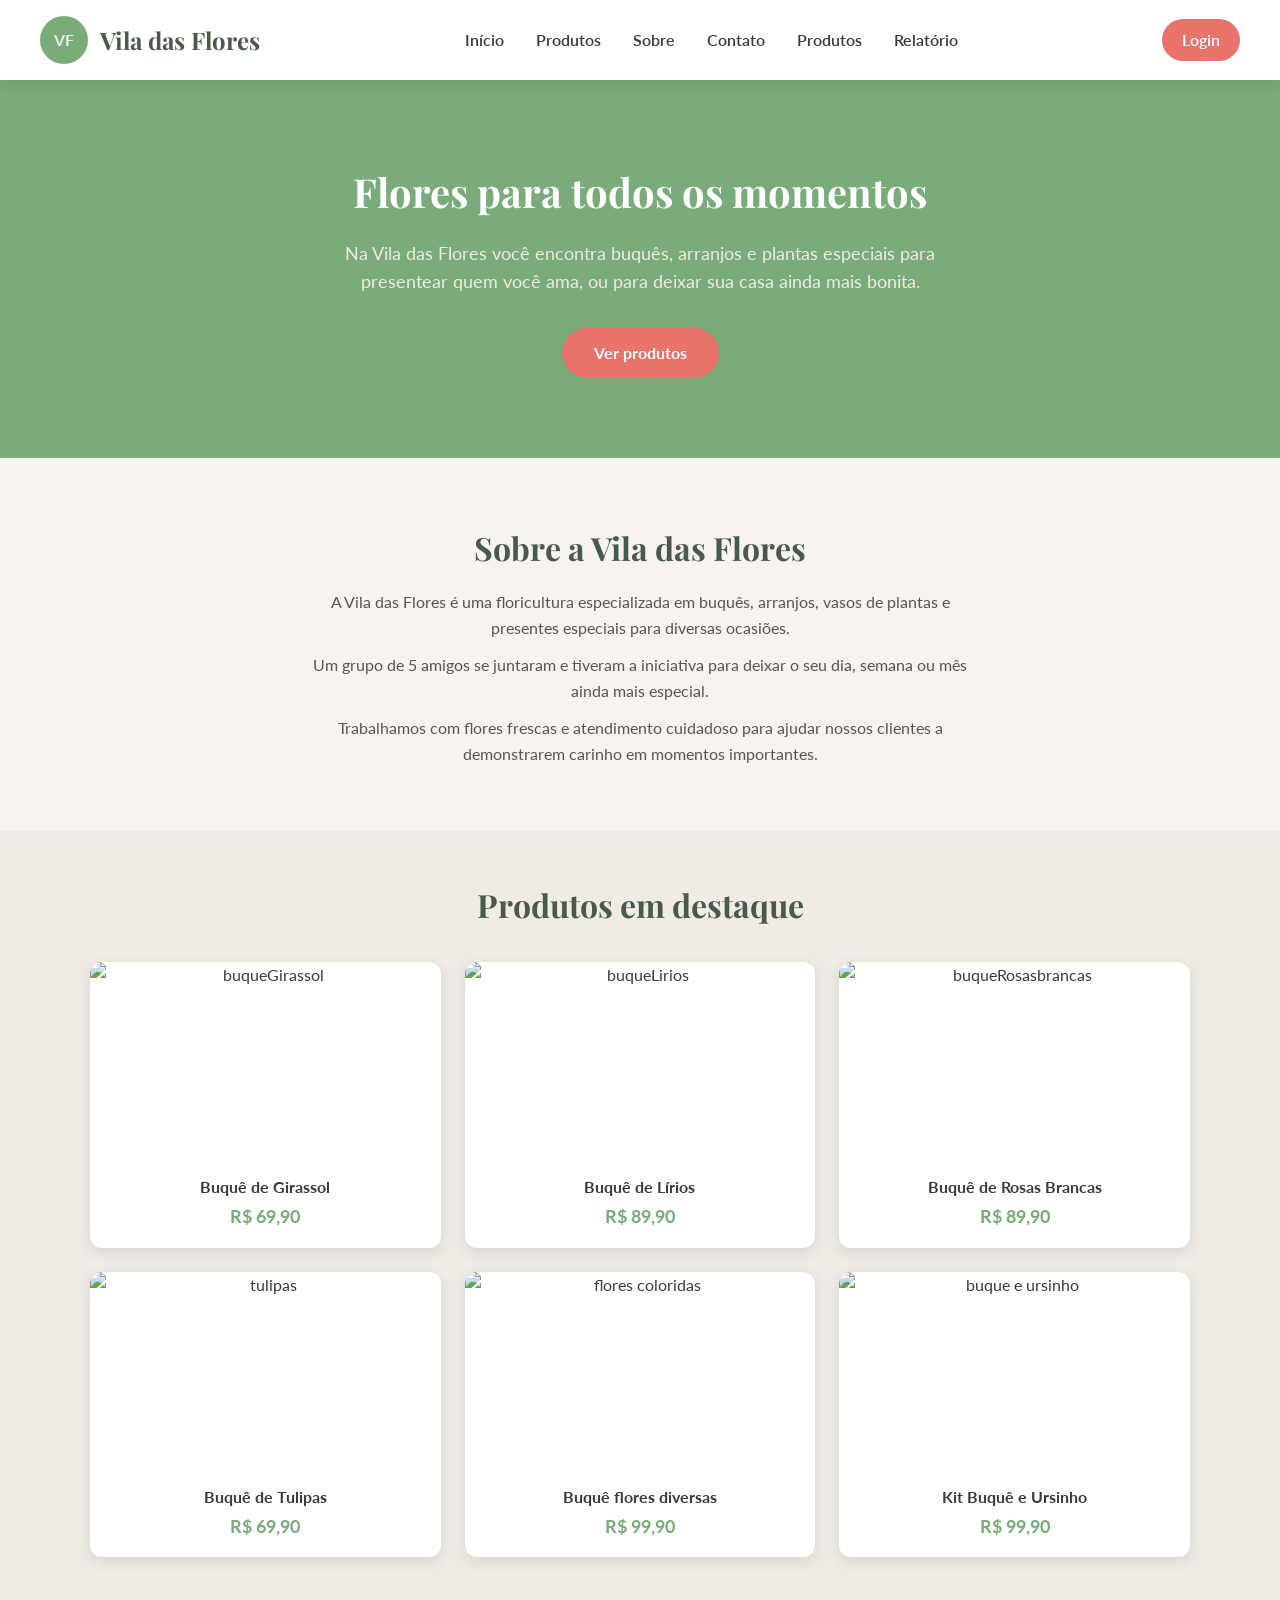
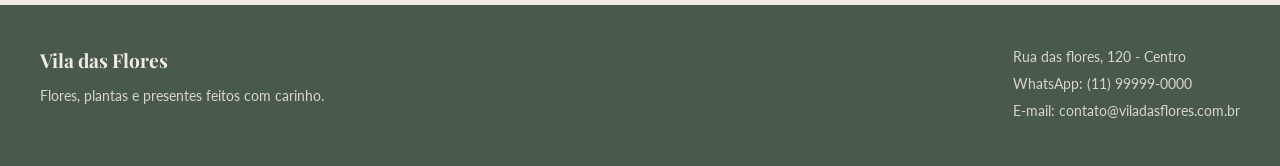
==== index.html @ da0dd5a9 "Edição das funcionalidades do carrinho Agora podemos :  Editar a quantidade de produtos que será com" ====
<!DOCTYPE html>
<html lang="en">
<head>
    <meta charset="UTF-8">
    <meta name="viewport" content="width=device-width, initial-scale=1.0">
    <title>Vila das Flores</title>
    <link rel="preconnect" href="https://fonts.googleapis.com">
    <link href="https://fonts.googleapis.com/css2?family=Playfair+Display:wght@400;700&family=Lato:wght@400;600;700&display=swap" rel="stylesheet">
    <link rel="stylesheet" href="style.css">
</head>
<body>
    
    <!--CABEÇALHO -->
<header>
    <div class = "logo">
        <div class = "logo-circulo">VF</div>
        <h1>Vila das Flores</h1>
    </div>

    <!--MENU PRINCIPAL -->
    <nav>
        <a href="index.html">Início</a>
        <a href="produtos.html">Produtos</a>
        <a href="sobre.html">Sobre</a>
        <a href="contato.html">Contato</a>
        <a href="produto_index.html">Produtos</a>
        <a href="relatorio.html">Relatório</a>
    </nav>
    <a class= "botao-login" href="login.html">Login</a>

</header>

<!--BANNER PRINCIPAL -->
<section class = "banner">
    <div class = "banner-texto">
        <h2>Flores para todos os momentos </h2>
        <p>Na Vila das Flores você encontra buquês, arranjos e plantas
      especiais para presentear quem você ama, ou para deixar sua casa ainda mais bonita.</p>
      <!--BOTAO PARA PAG DE PRODUTOS -->
     <a href="produtos.html">Ver produtos</a>  
    </div>
</section>


<!--INFORMAÇÕES DA LOJA -->
<section class = "sobre">
    <h2>Sobre a Vila das Flores</h2>

    <p>A Vila das Flores é uma floricultura especializada em buquês,
    arranjos, vasos de plantas e presentes especiais para diversas ocasiões.</p>
    <p>Um grupo de 5 amigos se juntaram e tiveram a iniciativa para deixar o seu dia, semana ou mês ainda mais especial.</p>
    <p>Trabalhamos com flores frescas e atendimento cuidadoso para ajudar
    nossos clientes a demonstrarem carinho em momentos importantes.</p>


</section>

<section class = "produtos">
    <h2>Produtos em destaque</h2>

    <div class = "lista-produtos">
        <div class = "produto">
            <img src="images/buqueGirassol.jpg.jpeg" alt="buqueGirassol">
            <h3>Buquê de Girassol</h3>
            <span>69,90</span>
        </div>

        <div class = "produto">
            <img src="images/buqueLirios.webp" alt="buqueLirios">
            <h3>Buquê de Lírios </h3>
            <span>89,90</span>
        </div>

        <div class = "produto">
            <img src="images/buqueRosasbrancas.webp" alt="buqueRosasbrancas">
            <h3>Buquê de Rosas Brancas</h3>
            <span>89,90</span>
        </div>

        <div class="produto">
            <img src="images/flor1.jpg.jpeg" alt="tulipas">
            <h3>Buquê de Tulipas</h3>
            <span>69,90</span>
        </div>

        <div class="produto">
            <img src="images/flor3.jpg.jpeg" alt="flores coloridas">
            <h3>Buquê flores diversas</h3>
            <span>99,90</span>
        </div>

        <div class="produto">
            <img src="images/flor4.jpg.jpeg" alt="buque e ursinho">
            <h3>Kit Buquê e Ursinho</h3>
            <span>99,90</span>
        </div>
    </div>
</section>

<footer>
    <div>
        <h3>Vila das Flores</h3>
        <p>Flores, plantas e presentes feitos com carinho.</p>
    </div>

    <div>
        <p>Rua das flores, 120 - Centro</p>
        <p>WhatsApp: (11) 99999-0000</p>
        <p>E-mail: contato@viladasflores.com.br</p>
    </div>
</footer>

</body>
</html>
---- style.css ----
/* ==============================
   VARIÁVEIS GLOBAIS
   ============================== */
:root {
    --cor-fundo: #f7f3ef;          /* fundo principal — off-white quente */
    --cor-primaria: #7aab7a;       /* verde da logo */
    --cor-acento: #e8736a;         /* rosa/salmão da logo */
    --cor-texto: #3a3a3a;          /* texto escuro */
    --cor-texto-claro: #f0ebe3;    /* texto sobre fundos escuros */
    --cor-escura: #4a5a4a;         /* verde bem escuro, para footer etc */

    --fonte-titulo: 'Playfair Display', serif;  /* elegante, combina com floricultura */
    --fonte-corpo: 'Lato', sans-serif;

    --sombra: 0 4px 16px rgba(0,0,0,0.10);
    --raio: 12px;
}

/* ==============================
   RESET BÁSICO
   ============================== */
*, *::before, *::after {
    margin: 0;
    padding: 0;
    box-sizing: border-box;
}

body {
    font-family: var(--fonte-corpo);
    background-color: var(--cor-fundo);
    color: var(--cor-texto);
    line-height: 1.6;
}

img {
    max-width: 100%;
    display: block;
}

a {
    text-decoration: none;
    color: inherit;
}
/* ==============================
   HEADER
   ============================== */
header {
    display: flex;
    align-items: center;
    justify-content: space-between;
    padding: 1rem 2.5rem;
    background-color: white;
    box-shadow: var(--sombra);
    position: sticky;    /* fica fixo no topo ao rolar a página */
    top: 0;
    z-index: 100;
}

.logo {
    display: flex;
    align-items: center;
    gap: 0.75rem;
}

.logo-circulo {
    width: 48px;
    height: 48px;
    background-color: var(--cor-primaria);
    color: var(--cor-texto-claro);
    border-radius: 50%;
    display: flex;
    align-items: center;
    justify-content: center;
    font-weight: 700;
    font-size: 1rem;
}

.logo h1 {
    font-family: var(--fonte-titulo);
    font-size: 1.5rem;
    color: var(--cor-escura);
}

nav {
    display: flex;
    gap: 2rem;
}

nav a {
    font-weight: 600;
    color: var(--cor-texto);
    transition: color 0.2s;
}

nav a:hover {
    color: var(--cor-primaria);
}

.botao-login {
    background-color: var(--cor-acento);
    color: white;
    padding: 0.5rem 1.25rem;
    border-radius: 999px;   /* bordas totalmente arredondadas — estilo "pill" */
    font-weight: 600;
    transition: opacity 0.2s;
}

.botao-login:hover {
    opacity: 0.85;
}
/* ==============================
   BANNER
   ============================== */
.banner {
    background-color: var(--cor-primaria);
    padding: 5rem 2.5rem;
    text-align: center;
}

.banner-texto h2 {
    font-family: var(--fonte-titulo);
    font-size: 2.5rem;
    color: white;
    margin-bottom: 1rem;
}

.banner-texto p {
    font-size: 1.1rem;
    color: var(--cor-texto-claro);
    max-width: 600px;
    margin: 0 auto 2rem;
}

.banner-texto a {
    background-color: var(--cor-acento);
    color: white;
    padding: 0.75rem 2rem;
    border-radius: 999px;
    font-weight: 700;
    font-size: 1rem;
    display: inline-block;
    transition: transform 0.2s, opacity 0.2s;
}

.banner-texto a:hover {
    transform: translateY(-2px);
    opacity: 0.9;
}
/* ==============================
   SOBRE
   ============================== */
.sobre {
    max-width: 750px;
    margin: 4rem auto;
    padding: 0 2rem;
    text-align: center;
}

.sobre h2 {
    font-family: var(--fonte-titulo);
    font-size: 2rem;
    color: var(--cor-escura);
    margin-bottom: 1rem;
}

.sobre p {
    margin-bottom: 0.75rem;
    color: #555;
}
/* ==============================
   PRODUTOS
   ============================== */
.produtos {
    padding: 3rem 2.5rem;
    background-color: #f0ebe3;
}

.produtos h2 {
    font-family: var(--fonte-titulo);
    font-size: 2rem;
    text-align: center;
    color: var(--cor-escura);
    margin-bottom: 2rem;
}

.lista-produtos {
    display: grid;
    grid-template-columns: repeat(3, 1fr);  /* 3 colunas iguais */
    gap: 1.5rem;
    max-width: 1100px;
    margin: 0 auto;
}

.produto {
    background-color: white;
    border-radius: var(--raio);
    overflow: hidden;
    box-shadow: var(--sombra);
    transition: transform 0.25s, box-shadow 0.25s;
    text-align: center;
}

.produto:hover {
    transform: translateY(-6px);
    box-shadow: 0 10px 30px rgba(0,0,0,0.13);
}

.produto img {
    width: 100%;
    height: 200px;
    object-fit: cover;   /* recorta a imagem sem distorcer */
}

.produto h3 {
    padding: 0.75rem 1rem 0.25rem;
    font-size: 1rem;
    color: var(--cor-texto);
}

.produto span {
    display: block;
    padding: 0 1rem 1rem;
    color: var(--cor-primaria);
    font-weight: 700;
    font-size: 1.1rem;
}

.produto span::before {
    content: "R$ ";   /* adiciona o símbolo sem mexer no HTML */
}
/* ==============================
   FOOTER
   ============================== */
footer {
    background-color: var(--cor-escura);
    color: var(--cor-texto-claro);
    display: flex;
    justify-content: space-between;
    padding: 2.5rem;
    gap: 2rem;
}

footer h3 {
    font-family: var(--fonte-titulo);
    margin-bottom: 0.5rem;
    font-size: 1.2rem;
}

footer p {
    font-size: 0.9rem;
    opacity: 0.85;
    margin-bottom: 0.25rem;
}
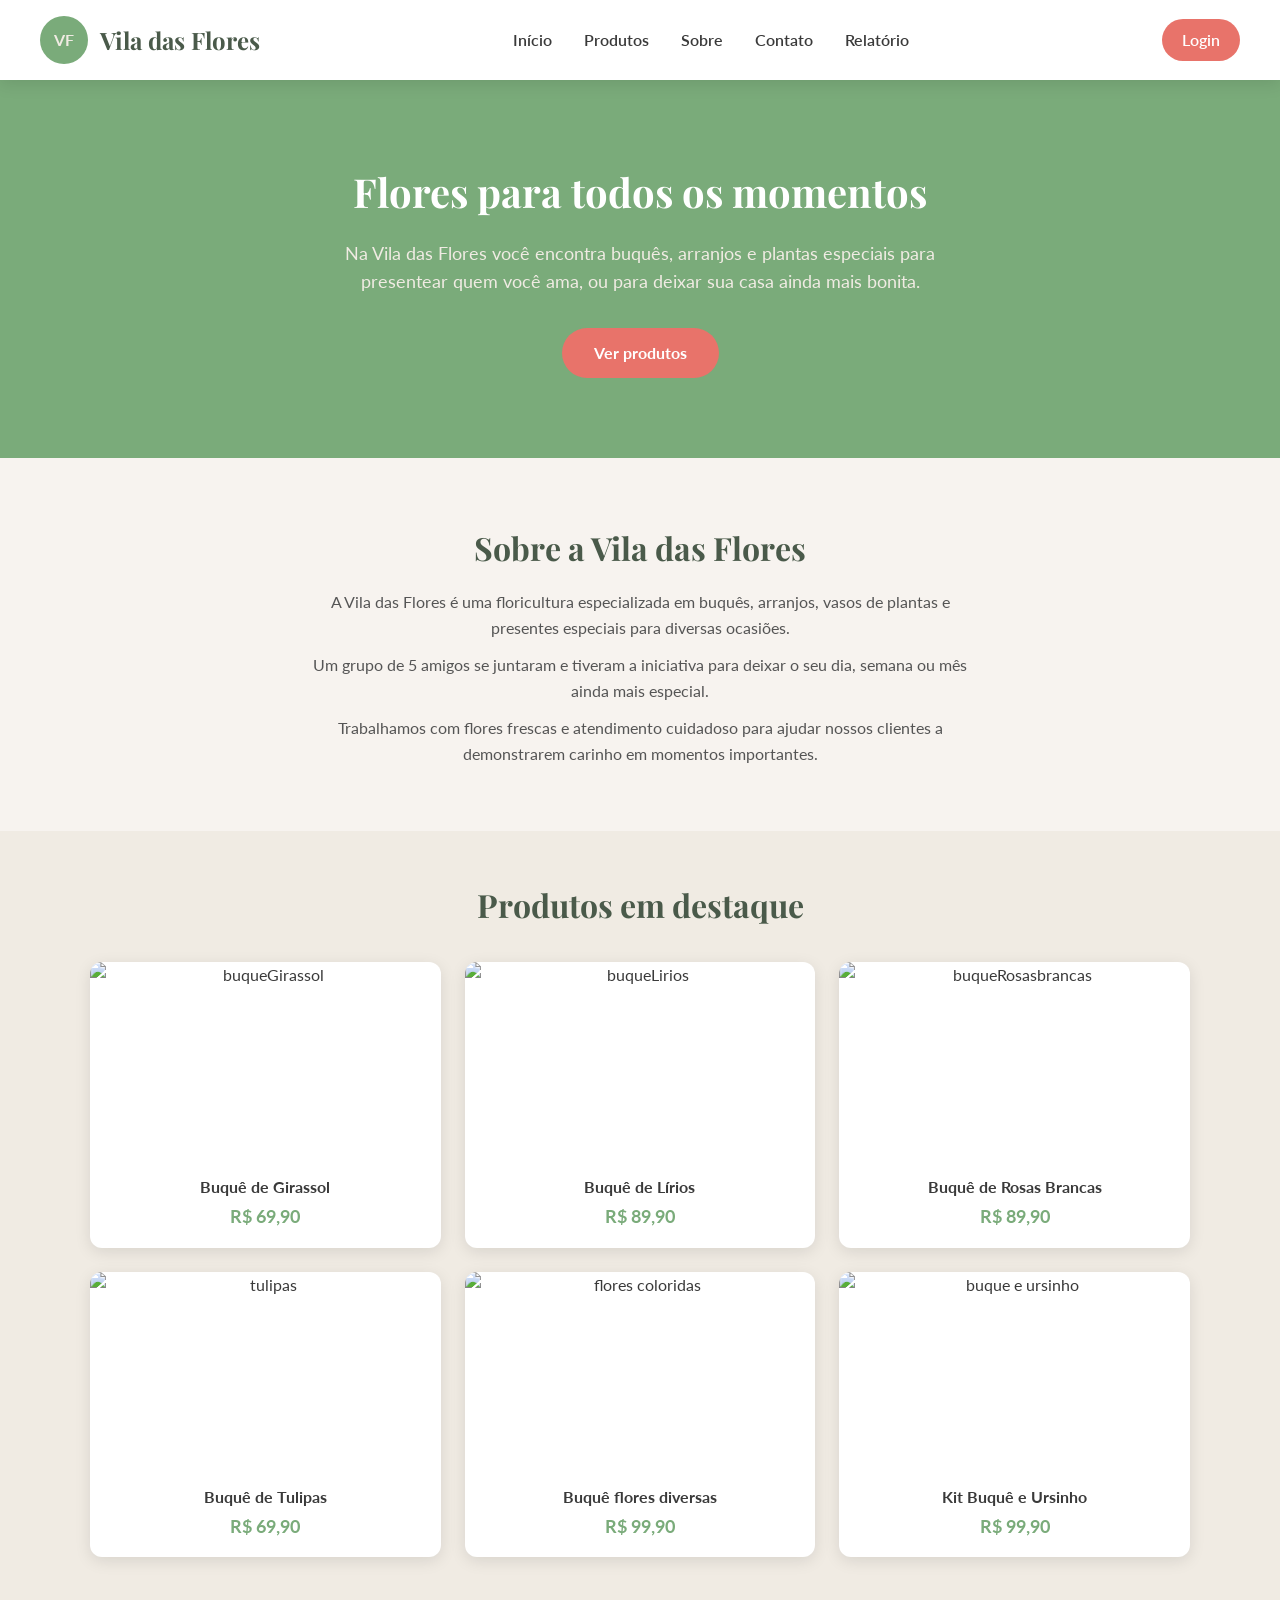
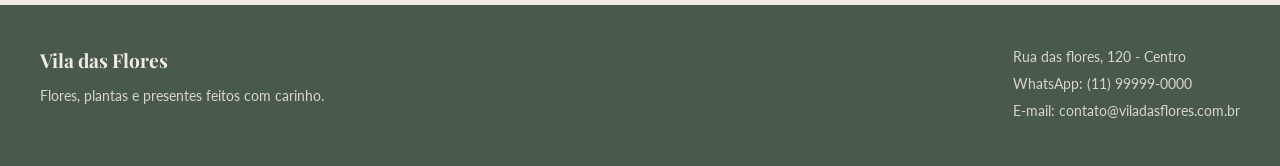
==== commit acfb0bf8: "Atualização do sistema da loja de flores - Correção do carregamento do JavaScript nas páginas - Ajus" ====
--- a/index.html
+++ b/index.html
@@ -20,15 +20,16 @@
     <!--MENU PRINCIPAL -->
     <nav>
         <a href="index.html">Início</a>
-        <a href="produtos.html">Produtos</a>
+        <a href="produto_index.html">Produtos</a>
         <a href="sobre.html">Sobre</a>
         <a href="contato.html">Contato</a>
-        <a href="produto_index.html">Produtos</a>
         <a href="relatorio.html">Relatório</a>
     </nav>
-    <a class= "botao-login" href="login.html">Login</a>
+    <a class= "botao-login" href="Login_julia.html">Login</a>
 
 </header>
+
+<div id="painelFornecedor"></div>
 
 <!--BANNER PRINCIPAL -->
 <section class = "banner">
@@ -109,6 +110,6 @@
         <p>E-mail: contato@viladasflores.com.br</p>
     </div>
 </footer>
-
+<script src="index.js"></script>
 </body>
 </html>
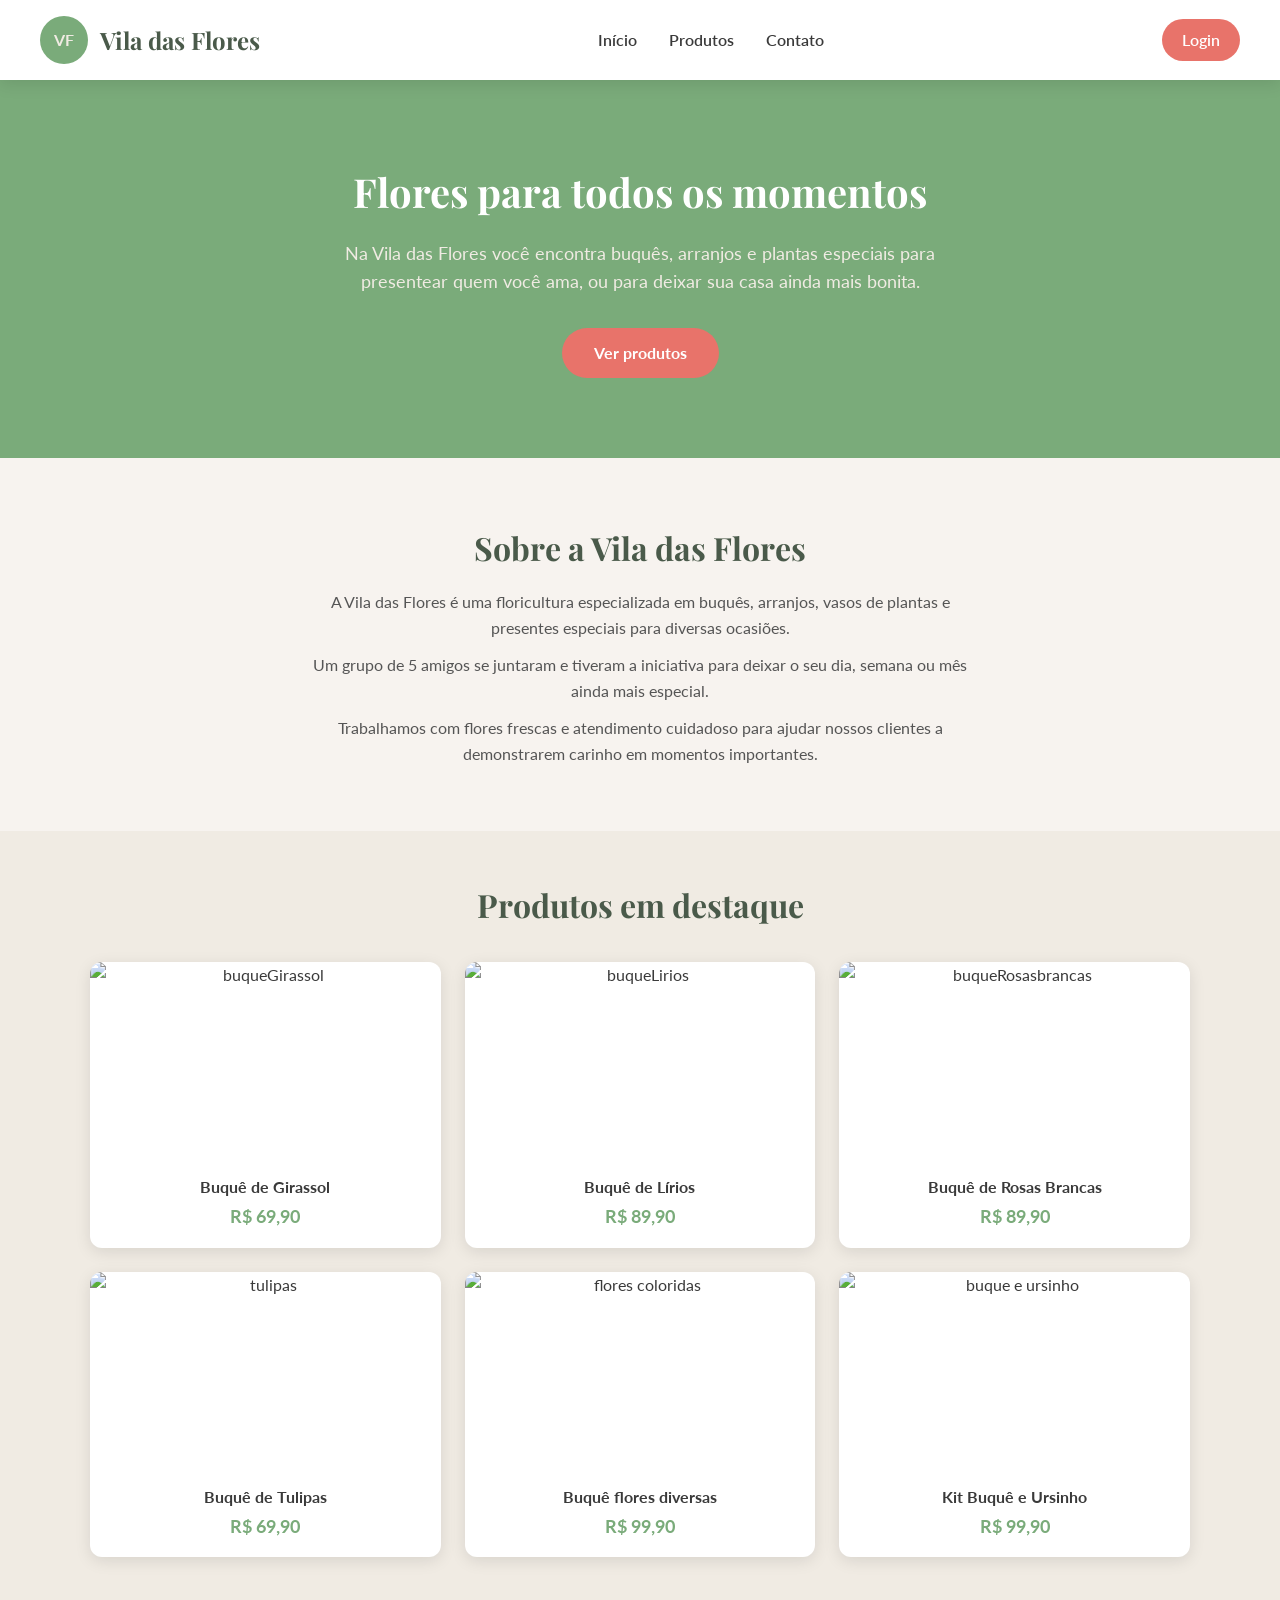
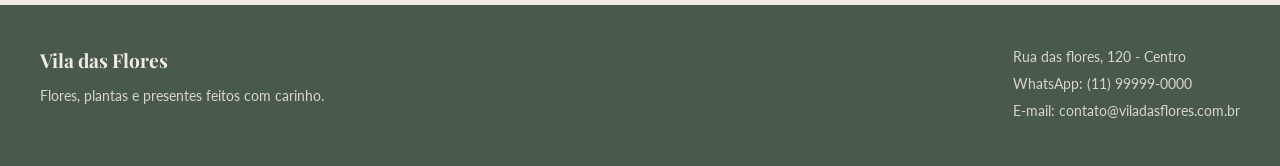
==== commit 23a3f329: "Melhorias e correções – Vila das Flores Botão "Contato" no menu agora rola a página suavemente até o" ====
--- a/index.html
+++ b/index.html
@@ -1,5 +1,5 @@
 <!DOCTYPE html>
-<html lang="en">
+<html lang="pt-br">
 <head>
     <meta charset="UTF-8">
     <meta name="viewport" content="width=device-width, initial-scale=1.0">
@@ -9,11 +9,11 @@
     <link rel="stylesheet" href="style.css">
 </head>
 <body>
-    
+
     <!--CABEÇALHO -->
 <header>
-    <div class = "logo">
-        <div class = "logo-circulo">VF</div>
+    <div class="logo">
+        <div class="logo-circulo">VF</div>
         <h1>Vila das Flores</h1>
     </div>
 
@@ -21,75 +21,72 @@
     <nav>
         <a href="index.html">Início</a>
         <a href="produto_index.html">Produtos</a>
-        <a href="sobre.html">Sobre</a>
-        <a href="contato.html">Contato</a>
-        <a href="relatorio.html">Relatório</a>
+        <a href="#contato" id="btnContato">Contato</a>
+        <a href="relatorioFornecedor.html" id="linkRelatorio" style="display:none">Relatório</a>
     </nav>
-    <a class= "botao-login" href="Login_julia.html">Login</a>
 
+    <!-- Ícone de usuário logado OU botão de login -->
+    <a class="botao-login" href="Login_julia.html" id="btnLogin">Login</a>
+    <div class="usuario-logado" id="iconeLogado" style="display:none" title="Logado">
+        <svg xmlns="http://www.w3.org/2000/svg" viewBox="0 0 24 24" fill="currentColor" width="28" height="28">
+            <circle cx="12" cy="8" r="4"/>
+            <path d="M4 20c0-4 3.6-7 8-7s8 3 8 7"/>
+        </svg>
+    </div>
+
+    <button id="btnSair" onclick="sair()" style="display:none">Sair</button>
 </header>
 
 <div id="painelFornecedor"></div>
 
 <!--BANNER PRINCIPAL -->
-<section class = "banner">
-    <div class = "banner-texto">
-        <h2>Flores para todos os momentos </h2>
+<section class="banner">
+    <div class="banner-texto">
+        <h2>Flores para todos os momentos</h2>
         <p>Na Vila das Flores você encontra buquês, arranjos e plantas
       especiais para presentear quem você ama, ou para deixar sua casa ainda mais bonita.</p>
-      <!--BOTAO PARA PAG DE PRODUTOS -->
-     <a href="produtos.html">Ver produtos</a>  
+        <a href="produto_index.html">Ver produtos</a>
     </div>
 </section>
 
-
 <!--INFORMAÇÕES DA LOJA -->
-<section class = "sobre">
+<section class="sobre">
     <h2>Sobre a Vila das Flores</h2>
-
     <p>A Vila das Flores é uma floricultura especializada em buquês,
     arranjos, vasos de plantas e presentes especiais para diversas ocasiões.</p>
     <p>Um grupo de 5 amigos se juntaram e tiveram a iniciativa para deixar o seu dia, semana ou mês ainda mais especial.</p>
     <p>Trabalhamos com flores frescas e atendimento cuidadoso para ajudar
     nossos clientes a demonstrarem carinho em momentos importantes.</p>
-
-
 </section>
 
-<section class = "produtos">
+<section class="produtos">
     <h2>Produtos em destaque</h2>
-
-    <div class = "lista-produtos">
-        <div class = "produto">
+    <div class="lista-produtos">
+        <div class="produto">
             <img src="images/buqueGirassol.jpg.jpeg" alt="buqueGirassol">
             <h3>Buquê de Girassol</h3>
             <span>69,90</span>
         </div>
-
-        <div class = "produto">
+        <div class="produto">
             <img src="images/buqueLirios.webp" alt="buqueLirios">
-            <h3>Buquê de Lírios </h3>
+            <h3>Buquê de Lírios</h3>
             <span>89,90</span>
         </div>
-
-        <div class = "produto">
+        <div class="produto">
             <img src="images/buqueRosasbrancas.webp" alt="buqueRosasbrancas">
             <h3>Buquê de Rosas Brancas</h3>
             <span>89,90</span>
         </div>
-
         <div class="produto">
             <img src="images/flor1.jpg.jpeg" alt="tulipas">
             <h3>Buquê de Tulipas</h3>
             <span>69,90</span>
         </div>
-
         <div class="produto">
             <img src="images/flor3.jpg.jpeg" alt="flores coloridas">
             <h3>Buquê flores diversas</h3>
             <span>99,90</span>
         </div>
-
         <div class="produto">
             <img src="images/flor4.jpg.jpeg" alt="buque e ursinho">
             <h3>Kit Buquê e Ursinho</h3>
@@ -98,18 +95,19 @@
     </div>
 </section>
 
-<footer>
+<!-- SEÇÃO DE CONTATO -->
+<footer id="contato">
     <div>
         <h3>Vila das Flores</h3>
         <p>Flores, plantas e presentes feitos com carinho.</p>
     </div>
-
-    <div>
+    <div id="info-contato">
         <p>Rua das flores, 120 - Centro</p>
         <p>WhatsApp: (11) 99999-0000</p>
         <p>E-mail: contato@viladasflores.com.br</p>
     </div>
 </footer>
+
 <script src="index.js"></script>
 </body>
 </html>
--- a/style.css
+++ b/style.css
@@ -250,4 +250,76 @@
     font-size: 0.9rem;
     opacity: 0.85;
     margin-bottom: 0.25rem;
+}
+/* ===== CARRINHO ===== */
+
+#carrinho{
+
+    width: 80%;
+
+    margin: 40px auto;
+}
+
+.itemCarrinho{
+
+    background: white;
+
+    padding: 25px;
+
+    margin-bottom: 20px;
+
+    border-radius: 15px;
+
+    box-shadow: 0 4px 10px rgba(0,0,0,0.1);
+
+    text-align: center;
+}
+
+.itemCarrinho h3{
+
+    color: #4f5d46;
+
+    margin-bottom: 10px;
+}
+
+.itemCarrinho p{
+
+    color: #555;
+
+    margin: 8px 0;
+}
+
+#resumo{
+
+    background: white;
+
+    width: 320px;
+
+    margin: 40px auto;
+
+    padding: 25px;
+
+    border-radius: 15px;
+
+    box-shadow: 0 4px 10px rgba(0,0,0,0.1);
+
+    text-align: center;
+}
+
+#resumo h2{
+
+    color: #4f5d46;
+
+    margin-bottom: 15px;
+}
+
+#resumo p,
+#resumo h3{
+
+    margin: 10px 0;
+}
+
+#resumo button{
+
+    margin-top: 10px;
 }
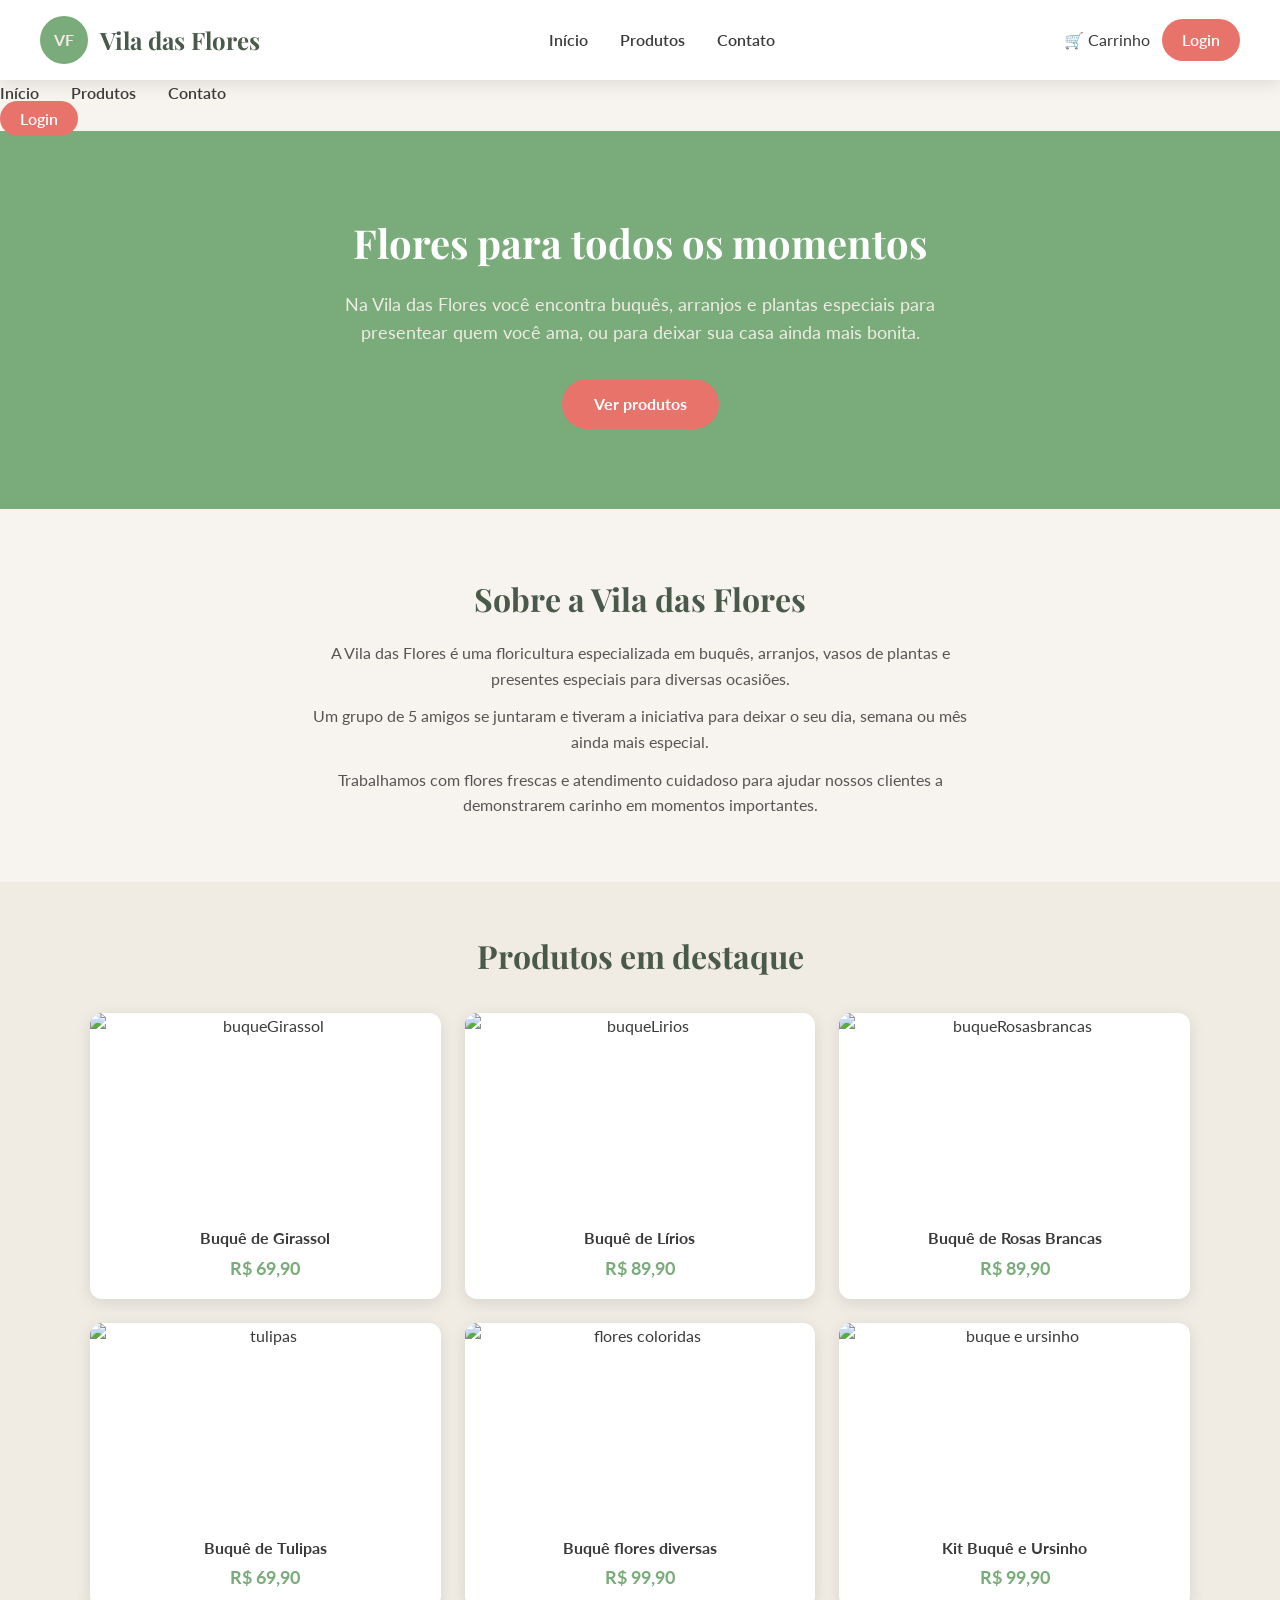
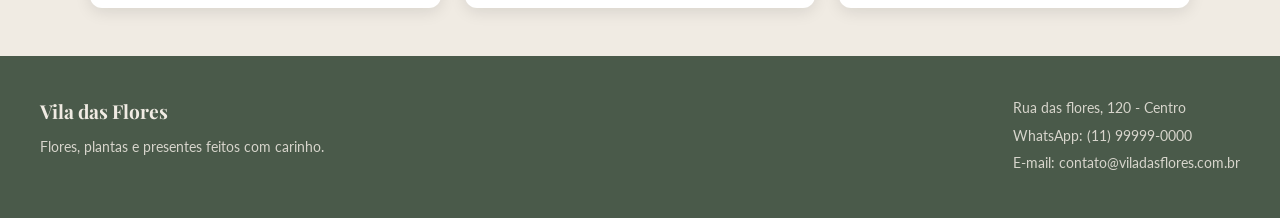
==== commit 8ec4d699: "Criação do nav.js Criado nav.js para gerar e injetar o header automaticamente em todas as páginas do" ====
--- a/index.html
+++ b/index.html
@@ -10,12 +10,6 @@
 </head>
 <body>
 
-    <!--CABEÇALHO -->
-<header>
-    <div class="logo">
-        <div class="logo-circulo">VF</div>
-        <h1>Vila das Flores</h1>
-    </div>
 
     <!--MENU PRINCIPAL -->
     <nav>
@@ -36,8 +30,6 @@
 
     <button id="btnSair" onclick="sair()" style="display:none">Sair</button>
 </header>
-
-<div id="painelFornecedor"></div>
 
 <!--BANNER PRINCIPAL -->
 <section class="banner">
@@ -108,6 +100,6 @@
     </div>
 </footer>
 
-<script src="index.js"></script>
+<script src="nav.js"></script>
 </body>
 </html>
--- a/style.css
+++ b/style.css
@@ -322,4 +322,73 @@
 #resumo button{
 
     margin-top: 10px;
+}
+/* ==============================
+   ÍCONE DE USUÁRIO LOGADO
+   ============================== */
+.usuario-logado {
+    display: flex;
+    align-items: center;
+    justify-content: center;
+    width: 42px;
+    height: 42px;
+    background-color: var(--cor-primaria);
+    color: white;
+    border-radius: 50%;
+    cursor: default;
+}
+
+/* ==============================
+   EFEITO BRILHO NO CONTATO
+   ============================== */
+@keyframes brilhoTexto {
+    0%   { text-shadow: none; opacity: 1; }
+    25%  { text-shadow: 0 0 12px #a8d5a2, 0 0 24px #7aab7a; opacity: 0.7; }
+    50%  { text-shadow: 0 0 20px #c6eac2, 0 0 40px #7aab7a; opacity: 1; }
+    75%  { text-shadow: 0 0 12px #a8d5a2, 0 0 24px #7aab7a; opacity: 0.8; }
+    100% { text-shadow: none; opacity: 1; }
+}
+
+.brilho-contato p {
+    animation: brilhoTexto 1.5s ease-in-out;
+    color: #c6f0c2;
+}
+
+/* ==============================
+   BOTÃO SAIR
+   ============================== */
+#btnSair {
+    background-color: transparent;
+    border: 2px solid var(--cor-acento);
+    color: var(--cor-acento);
+    padding: 0.4rem 1rem;
+    border-radius: 999px;
+    font-weight: 600;
+    cursor: pointer;
+    font-size: 0.9rem;
+    transition: background 0.2s, color 0.2s;
+}
+
+#btnSair:hover {
+    background-color: var(--cor-acento);
+    color: white;
+}
+
+/* ==============================
+   BOTÕES DO PAINEL FORNECEDOR
+   ============================== */
+.btn-painel {
+    background-color: var(--cor-primaria);
+    color: white;
+    border: none;
+    padding: 0.6rem 1.4rem;
+    border-radius: 999px;
+    font-weight: 600;
+    cursor: pointer;
+    font-size: 0.95rem;
+    transition: opacity 0.2s;
+}
+
+.btn-painel:hover {
+    opacity: 0.85;
 }
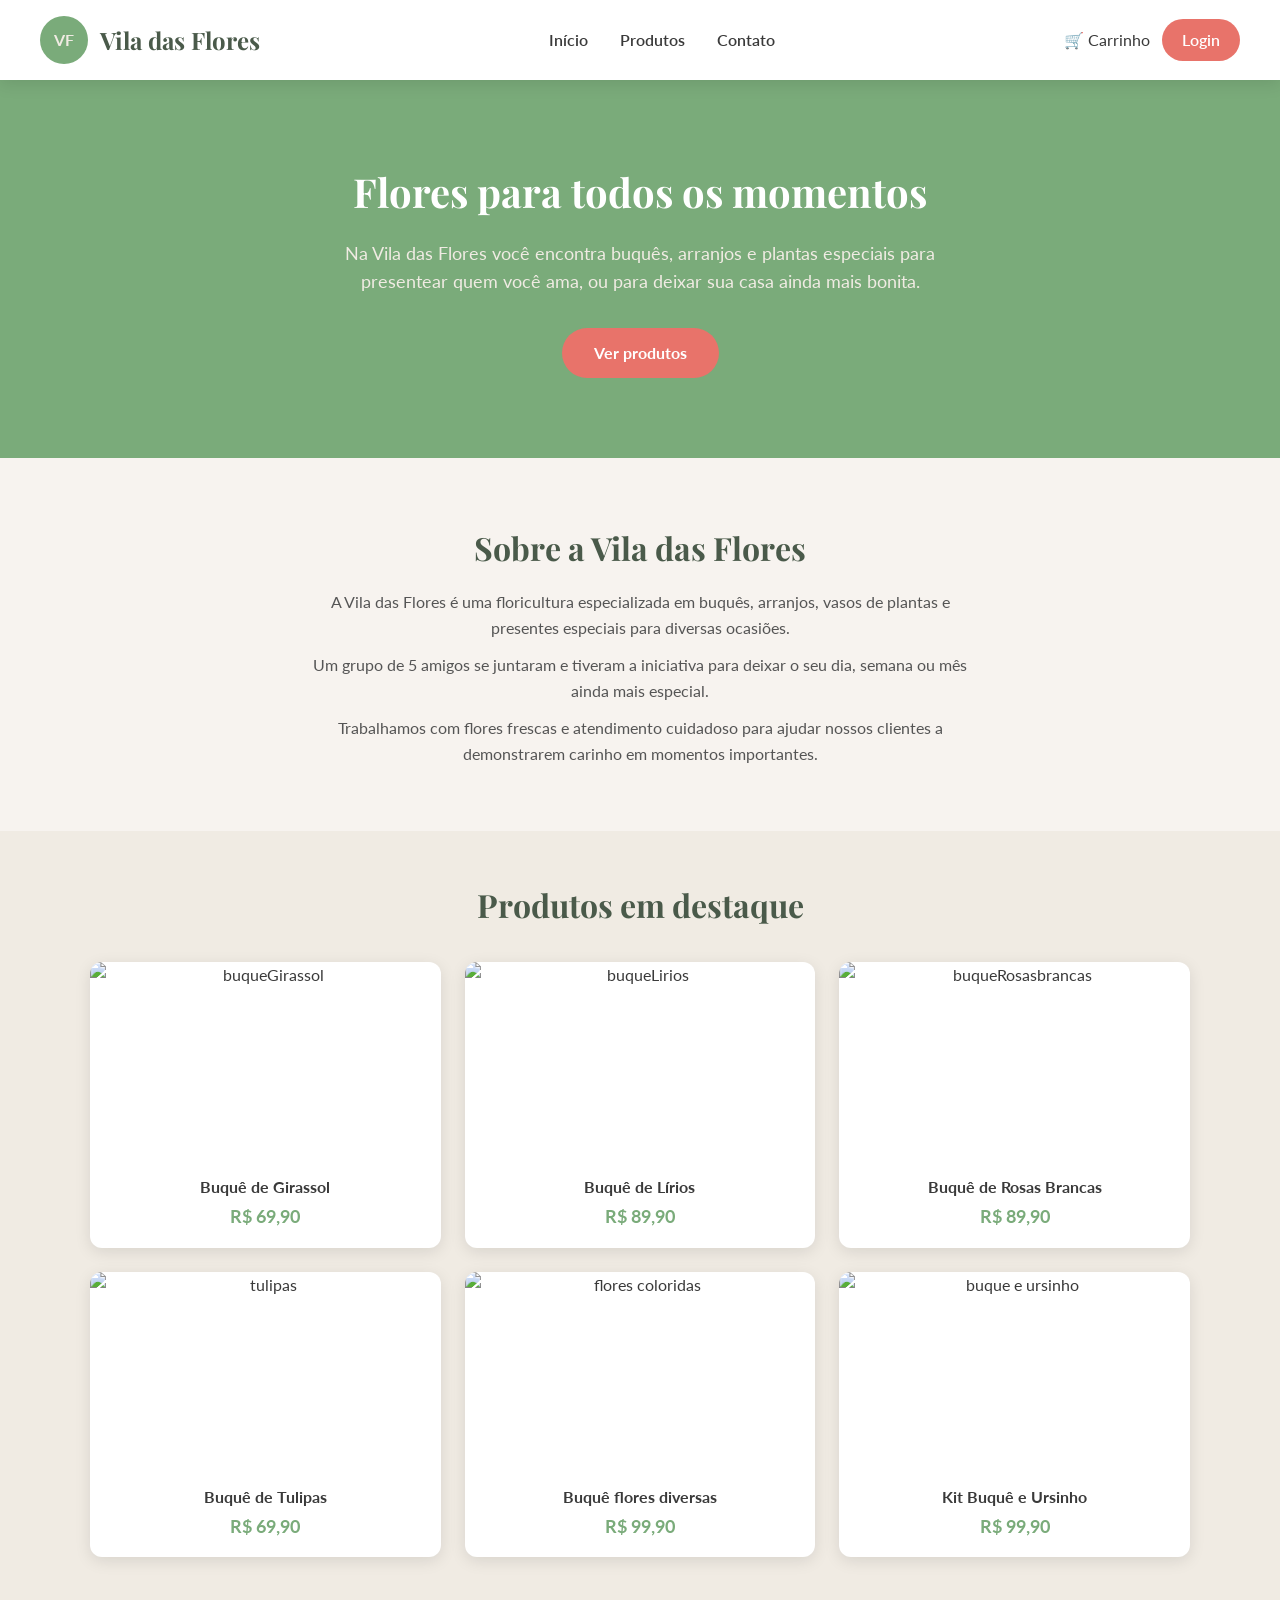
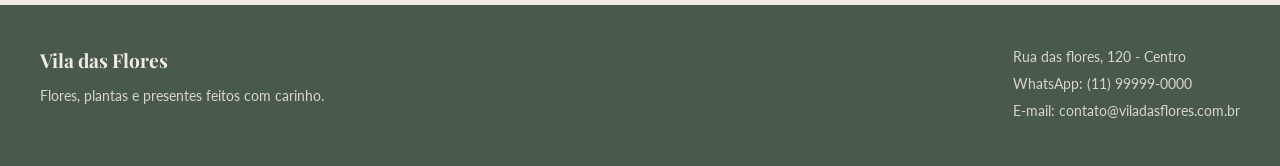
==== commit 99c5a56a: "edição de formulario de prod e remoção de icones repetidos" ====
--- a/index.html
+++ b/index.html
@@ -10,26 +10,16 @@
 </head>
 <body>
 
+<!-- Ícone de usuário logado OU botão de login -->
+<div class="usuario-logado" id="iconeLogado" style="display:none" title="Logado">
+    <svg xmlns="http://www.w3.org/2000/svg" viewBox="0 0 24 24" fill="currentColor" width="28" height="28">
+        <circle cx="12" cy="8" r="4"/>
+        <path d="M4 20c0-4 3.6-7 8-7s8 3 8 7"/>
+    </svg>
+</div>
 
-    <!--MENU PRINCIPAL -->
-    <nav>
-        <a href="index.html">Início</a>
-        <a href="produto_index.html">Produtos</a>
-        <a href="#contato" id="btnContato">Contato</a>
-        <a href="relatorioFornecedor.html" id="linkRelatorio" style="display:none">Relatório</a>
-    </nav>
+<button id="btnSair" onclick="sair()" style="display:none">Sair</button>
 
-    <!-- Ícone de usuário logado OU botão de login -->
-    <a class="botao-login" href="Login_julia.html" id="btnLogin">Login</a>
-    <div class="usuario-logado" id="iconeLogado" style="display:none" title="Logado">
-        <svg xmlns="http://www.w3.org/2000/svg" viewBox="0 0 24 24" fill="currentColor" width="28" height="28">
-            <circle cx="12" cy="8" r="4"/>
-            <path d="M4 20c0-4 3.6-7 8-7s8 3 8 7"/>
-        </svg>
-    </div>
-
-    <button id="btnSair" onclick="sair()" style="display:none">Sair</button>
-</header>
 
 <!--BANNER PRINCIPAL -->
 <section class="banner">
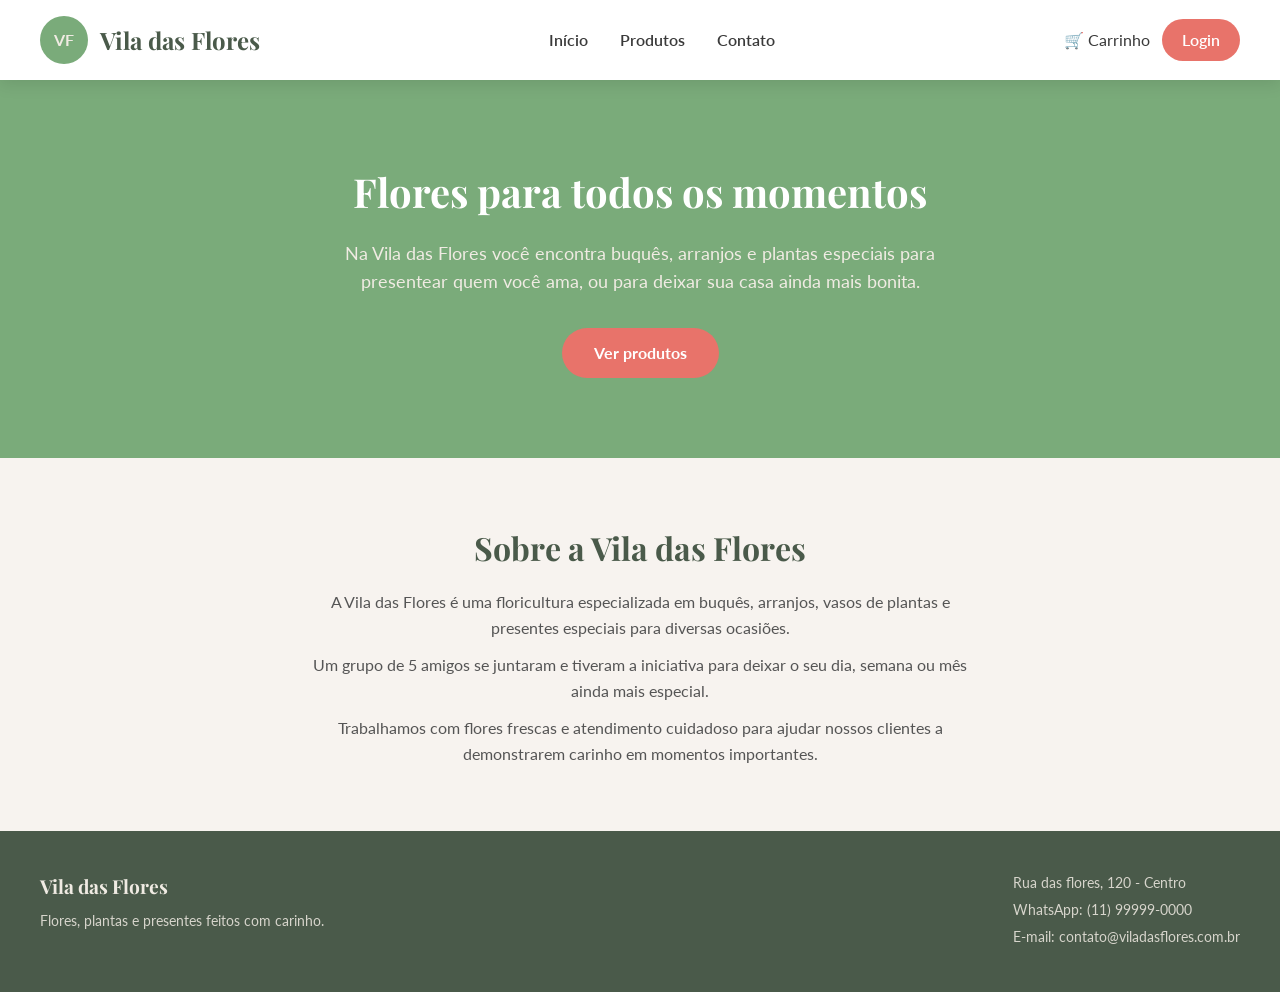
==== commit 90b8f232: "Correções Finais 1. Corrigido o visual dos botões na aba Produtos. 2. Cards dos produtos em Produtos" ====
--- a/index.html
+++ b/index.html
@@ -41,42 +41,6 @@
     nossos clientes a demonstrarem carinho em momentos importantes.</p>
 </section>
 
-<section class="produtos">
-    <h2>Produtos em destaque</h2>
-    <div class="lista-produtos">
-        <div class="produto">
-            <img src="images/buqueGirassol.jpg.jpeg" alt="buqueGirassol">
-            <h3>Buquê de Girassol</h3>
-            <span>69,90</span>
-        </div>
-        <div class="produto">
-            <img src="images/buqueLirios.webp" alt="buqueLirios">
-            <h3>Buquê de Lírios</h3>
-            <span>89,90</span>
-        </div>
-        <div class="produto">
-            <img src="images/buqueRosasbrancas.webp" alt="buqueRosasbrancas">
-            <h3>Buquê de Rosas Brancas</h3>
-            <span>89,90</span>
-        </div>
-        <div class="produto">
-            <img src="images/flor1.jpg.jpeg" alt="tulipas">
-            <h3>Buquê de Tulipas</h3>
-            <span>69,90</span>
-        </div>
-        <div class="produto">
-            <img src="images/flor3.jpg.jpeg" alt="flores coloridas">
-            <h3>Buquê flores diversas</h3>
-            <span>99,90</span>
-        </div>
-        <div class="produto">
-            <img src="images/flor4.jpg.jpeg" alt="buque e ursinho">
-            <h3>Kit Buquê e Ursinho</h3>
-            <span>99,90</span>
-        </div>
-    </div>
-</section>
-
 <!-- SEÇÃO DE CONTATO -->
 <footer id="contato">
     <div>
